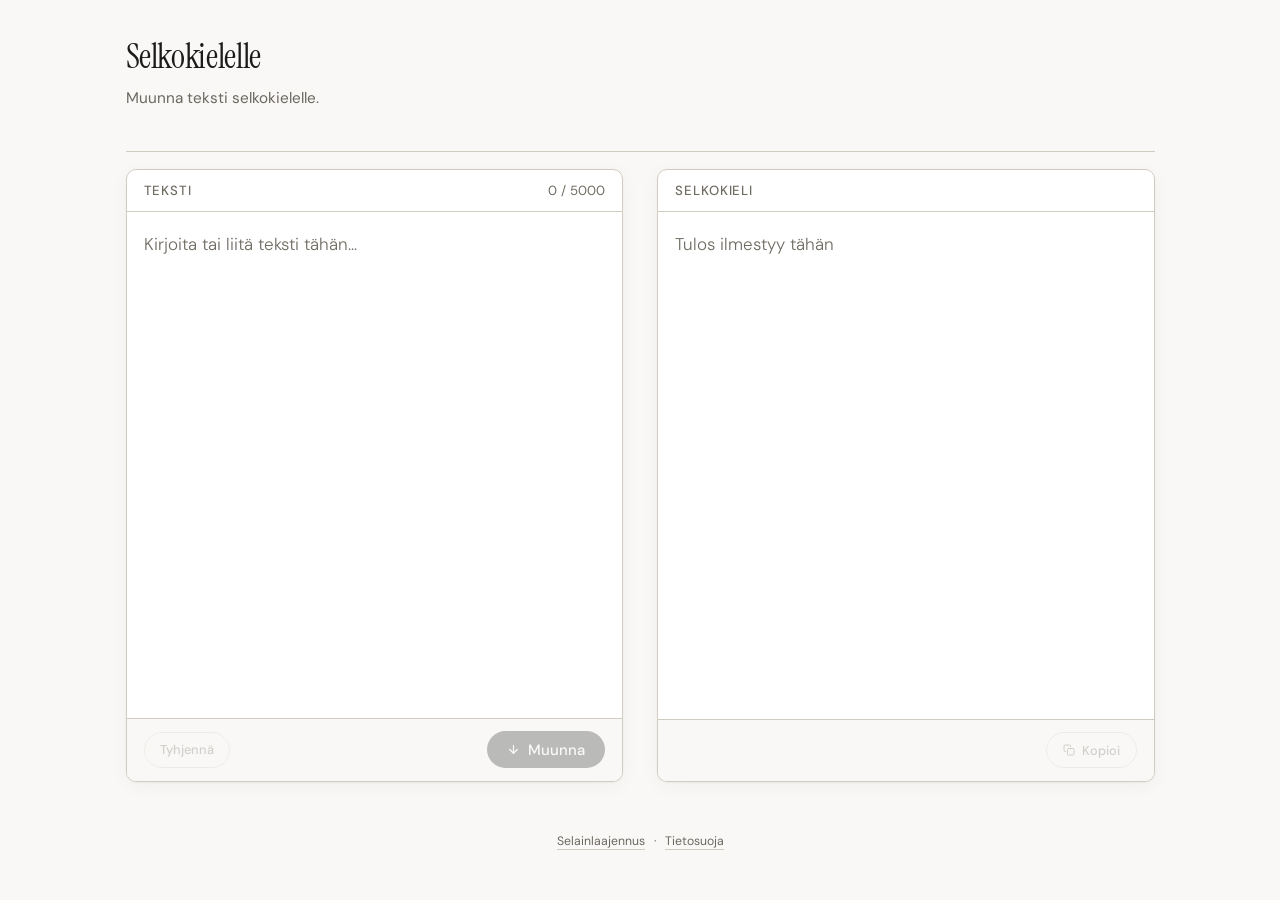
==== frontend/index.html @ 0d6240a3 "fix: restore wordmark heading size and relocate limit-hint Remove broken h1.wordmark override (font-" ====
<!DOCTYPE html>
<html lang="fi">
<head>
  <meta charset="UTF-8" />
  <meta name="viewport" content="width=device-width, initial-scale=1.0" />
  <title>Selkokielelle – Muunna teksti selkokielelle</title>
  <meta name="description" content="Ilmainen työkalu tekstin muuntamiseen selkokielelle tekoälyn avulla." />
  <link rel="canonical" href="https://selkokielelle.fi/" />
  <link rel="icon" href="favicon.svg" type="image/svg+xml" />
  <meta property="og:title" content="Selkokielelle – Muunna teksti selkokielelle" />
  <meta property="og:description" content="Ilmainen työkalu tekstin muuntamiseen selkokielelle tekoälyn avulla." />
  <meta property="og:url" content="https://selkokielelle.fi/" />
  <meta property="og:type" content="website" />
  <script type="application/ld+json">
  {
    "@context": "https://schema.org",
    "@type": "WebApplication",
    "name": "Selkokielelle",
    "url": "https://selkokielelle.fi",
    "description": "Ilmainen työkalu tekstin muuntamiseen selkokielelle tekoälyn avulla.",
    "applicationCategory": "UtilityApplication",
    "operatingSystem": "All",
    "offers": {
      "@type": "Offer",
      "price": "0",
      "priceCurrency": "EUR"
    },
    "inLanguage": "fi",
    "browserRequirements": "Requires JavaScript"
  }
  </script>
  <link rel="preconnect" href="https://fonts.googleapis.com">
  <link href="https://fonts.googleapis.com/css2?family=Instrument+Serif:ital@0;1&family=DM+Sans:opsz,wght@9..40,300;400;500&display=swap" rel="stylesheet">
  <style>
    :root {
      --bg:       #F9F8F6;
      --ink:      #1C1B19;
      --mid:      #6B6860;
      --faint:    #706C63;
      --rule:     #D0CCBF;
      --accent:   #2C4BFF;
      --surface:  #FFFFFF;
      --radius:   10px;
    }

    *, *::before, *::after { box-sizing: border-box; margin: 0; padding: 0; }

    .skip-link {
      position: absolute;
      top: -100%;
      left: 1rem;
      background: var(--ink);
      color: #fff;
      padding: .5rem 1rem;
      border-radius: var(--radius);
      font-size: .875rem;
      font-weight: 500;
      z-index: 1000;
      text-decoration: none;
    }
    .skip-link:focus {
      top: 1rem;
    }

    html, body {
      margin: 0;
      padding: 0;
    }

    html {
      font-size: 17px;
      height: 100vh;
      height: 100dvh;
      -webkit-font-smoothing: antialiased;
    }

    body {
      font-family: 'DM Sans', sans-serif;
      background: var(--bg);
      color: var(--ink);
      height: 100vh;
      height: 100dvh;
      overflow-y: auto;
      overflow-x: hidden;
      display: flex;
      flex-direction: column;
      align-items: center;
    }

    /* ── WRAPPER ── */
    .wrap {
      width: 100%;
      max-width: 640px;
      padding: 0 1.5rem;
      flex: 1;
    }

    /* ── TOP ── */
    .top {
      padding: 3.5rem 0 2.8rem;
      animation: fadein .5s ease both;
    }

    .wordmark {
      font-family: 'Instrument Serif', serif;
      font-size: 1.5rem;
      font-weight: 400;
      letter-spacing: -.01em;
      color: var(--ink);
      margin-bottom: .55rem;
    }

    .tagline {
      font-size: .9rem;
      color: var(--mid);
      font-weight: 400;
    }

    /* ── RULE ── */
    hr {
      border: none;
      border-top: 1px solid var(--rule);
      margin-bottom: 2rem;
      animation: fadein .5s .05s ease both;
    }

    /* ── EDITOR BLOCK ── */
    .editor {
      background: var(--surface);
      border: 1px solid var(--rule);
      border-radius: var(--radius);
      overflow: hidden;
      box-shadow: 0 1px 3px rgba(0,0,0,.04), 0 4px 20px rgba(0,0,0,.04);
      animation: fadein-slide .5s .1s ease both;
      opacity: 0;
      transition: opacity 0.25s ease;
    }

    .editor.appeared {
      opacity: 1;
    }

    .editor-header {
      padding: .7rem 1rem;
      display: flex;
      align-items: center;
      justify-content: space-between;
      border-bottom: 1px solid var(--rule);
    }

    .editor-label {
      font-size: .78rem;
      font-weight: 500;
      letter-spacing: .07em;
      text-transform: uppercase;
      color: var(--faint);
    }

    .char-count {
      font-size: .78rem;
      color: var(--faint);
      font-variant-numeric: tabular-nums;
      transition: color .2s;
    }
    .char-count.warn { color: #C07A20; }
    .char-count.over { color: #C0392B; }

    .limit-hint {
      display: none;
      font-size: .78rem;
      color: #C0392B;
      padding: .35rem 1rem .4rem;
      border-bottom: 1px solid #F5C6C2;
    }
    .limit-hint.visible { display: block; }

    textarea {
      display: block;
      width: 100%;
      height: 300px;
      padding: 1.1rem 1rem;
      border: none;
      outline: none;
      resize: vertical;
      overflow-y: auto;
      overflow-wrap: break-word;
      font-family: 'DM Sans', sans-serif;
      font-size: 1rem;
      font-weight: 300;
      line-height: 1.75;
      color: var(--ink);
      background: transparent;
      caret-color: var(--accent);
      transition: opacity 0.25s ease;
    }


    textarea::placeholder { color: var(--faint); }

    .wrap:has(.output.state-done) .editor:not(:focus-within) { opacity: 0.7; }

    /* ── ACTION ROW ── */
    .action-row {
      padding: .75rem 1rem;
      display: flex;
      justify-content: space-between;
      align-items: center;
      border-top: 1px solid var(--rule);
      background: var(--bg);
    }

    .btn {
      font-family: 'DM Sans', sans-serif;
      font-size: .875rem;
      font-weight: 500;
      padding: .5rem 1.2rem;
      border-radius: 99px;
      border: none;
      cursor: pointer;
      transition: opacity .15s, transform .15s;
      display: inline-flex;
      align-items: center;
      gap: .45rem;
    }

    .btn:active { transform: scale(.97); }

    .btn-primary {
      background: var(--ink);
      color: #fff;
    }

    .btn-primary:hover:not(:disabled) { opacity: .82; }

    .btn-primary:disabled {
      opacity: .28;
      cursor: not-allowed;
    }

    .btn-ghost {
      background: transparent;
      color: var(--mid);
      border: 1px solid var(--rule);
      font-size: .75rem;
      padding: .5rem .9rem;
    }

    .btn-ghost:hover { background: var(--bg); }

    .btn-ghost:disabled {
      opacity: .28;
      cursor: not-allowed;
    }

    textarea:focus-visible {
      outline: 2px solid var(--accent);
      outline-offset: -2px;
    }

    .btn:focus-visible {
      outline: 2px solid var(--accent);
      outline-offset: 2px;
    }

    /* spinner */
    .spinner {
      width: 13px; height: 13px;
      border: 1.5px solid rgba(255,255,255,.3);
      border-top-color: #fff;
      border-radius: 50%;
      animation: spin .6s linear infinite;
      display: none;
    }
    .is-loading .spinner { display: block; }
    .is-loading .btn-arrow { display: none; }

    @keyframes spin { to { transform: rotate(360deg); } }

    /* ── ARROW DIVIDER ── */
    .arrow-sep {
      display: flex;
      justify-content: center;
      padding: .9rem 0;
      animation: fadein .5s .15s ease both;
      color: var(--faint);
    }

    .arrow-sep svg { width: 18px; height: 18px; }

    /* ── OUTPUT ── */
    .output {
      border: 1px solid var(--rule);
      border-radius: var(--radius);
      overflow: hidden;
      background: var(--surface);
      box-shadow: 0 1px 3px rgba(0,0,0,.04), 0 4px 20px rgba(0,0,0,.04);
      animation: fadein .5s .2s ease both;
    }

    .output-header {
      padding: .7rem 1rem;
      display: flex;
      align-items: center;
      justify-content: space-between;
      border-bottom: 1px solid var(--rule);
    }

    .output-body {
      padding: 1.1rem 1rem;
      height: 300px;
      overflow-y: auto;
      display: flex;
      align-items: flex-start;
    }

    .output-empty {
      font-size: 1rem;
      color: var(--faint);
      font-weight: 300;
      line-height: 1.75;
    }

    /* skeleton shimmer */
    .skeleton { display: none; flex-direction: column; gap: .55rem; width: 100%; }

    .sk-line {
      height: .95em;
      border-radius: 3px;
      background: linear-gradient(90deg, var(--rule) 25%, #ECEAE4 50%, var(--rule) 75%);
      background-size: 300% 100%;
      animation: shimmer 1.3s infinite;
    }

    .sk-line:nth-child(1) { width: 100%; }
    .sk-line:nth-child(2) { width: 88%; }
    .sk-line:nth-child(3) { width: 95%; }
    .sk-line:nth-child(4) { width: 72%; }

    @keyframes shimmer {
      0% { background-position: 200% 0; }
      100% { background-position: -200% 0; }
    }

    #output-text {
      font-size: 1rem;
      line-height: 1.75;
      font-weight: 300;
      color: var(--ink);
      opacity: 0;
      transition: opacity .35s ease;
      width: 100%;
      overflow-wrap: break-word;
    }

    #output-text p {
      margin: 0 0 1em 0;
    }

    #output-text p:last-child {
      margin-bottom: 0;
    }

    #output-text.visible { opacity: 1; }

    /* states */
    .state-empty  .output-empty   { display: flex; }
    .state-empty  .skeleton        { display: none; }
    .state-empty  #output-text     { visibility: hidden; height: 0; overflow: hidden; position: absolute; }

    .state-loading .output-empty  { display: none; }
    .state-loading .skeleton       { display: flex; }
    .state-loading #output-text    { visibility: hidden; height: 0; overflow: hidden; position: absolute; }

    .state-done   .output-empty   { display: none; }
    .state-done   .skeleton        { display: none; }
    .state-done   #output-text     { visibility: visible; height: auto; overflow: visible; position: static; display: block; }

    /* copy row */
    .copy-row {
      padding: .75rem 1rem;
      border-top: 1px solid var(--rule);
      display: flex;
      justify-content: flex-end;
      background: var(--bg);
    }

    /* ── FOOTER ── */
    footer {
      padding: 2.5rem 0 3rem;
      font-size: .72rem;
      color: var(--faint);
      text-align: center;
      animation: fadein .5s .25s ease both;
    }

    footer a { color: var(--mid); text-decoration: none; border-bottom: 1px solid var(--rule); }
    footer a:hover { color: var(--ink); border-color: var(--ink); }

    /* ── ANIMATIONS ── */
    @keyframes fadein {
      from { opacity: 0; transform: translateY(8px); }
      to   { opacity: 1; transform: translateY(0); }
    }

    /* slide-only variant: no opacity in keyframes so fill-mode won't lock it */
    @keyframes fadein-slide {
      from { transform: translateY(8px); }
      to   { transform: translateY(0); }
    }

    @media (max-width: 480px) {
      .top { padding: 2.5rem 0 2rem; }
    }

    .sr-only {
      position: absolute;
      width: 1px;
      height: 1px;
      padding: 0;
      margin: -1px;
      overflow: hidden;
      clip: rect(0, 0, 0, 0);
      white-space: nowrap;
      border: 0;
    }

    @media (prefers-reduced-motion: reduce) {
      *, *::before, *::after {
        animation-duration: 0.01ms !important;
        animation-iteration-count: 1 !important;
        transition-duration: 0.01ms !important;
      }
    }

    /* Desktop layout: side-by-side */
    @media (min-width: 800px) {
      body {
        overflow: auto;
      }

      .wrap {
        max-width: 1080px;
        min-height: 0;
        display: grid;
        grid-template-columns: 1fr 1fr;
        grid-template-rows: auto auto 1fr auto;
        column-gap: 2rem;
        row-gap: 1rem;
        align-items: stretch;
      }

      .wordmark {
        font-size: 2rem;
      }

      .top {
        grid-column: 1 / -1;
        padding: 2rem 0 1.5rem;
      }

      header {
        grid-column: 1 / -1;
      }

      main {
        grid-column: 1 / -1;
        display: contents;
      }

      hr {
        grid-column: 1 / -1;
        margin-bottom: 0;
      }

      .editor {
        grid-column: 1;
        grid-row: 3;
        display: grid;
        grid-template-rows: auto 1fr auto auto;
        min-height: 0;
        min-width: 0;
      }

      .editor textarea {
        height: auto;
        min-height: 0;
        resize: none;
      }

      .arrow-sep {
        display: none;
      }

      .output {
        grid-column: 2;
        grid-row: 3;
        display: grid;
        grid-template-rows: auto 1fr auto;
        min-height: 0;
        min-width: 0;
      }

      .output-body {
        height: auto;
        min-height: 0;
        overflow-y: auto;
      }

      footer {
        grid-column: 1 / -1;
        padding: 2rem 0 3rem;
      }
    }
  </style>
</head>
<body>

<a href="#input-text" class="skip-link">Siirry tekstikenttään</a>

<div class="wrap">

  <header>
  <div class="top">
    <h1 class="wordmark">Selkokielelle</h1>
    <div class="tagline">Muunna teksti selkokielelle.</div>
  </div>
  </header>

  <hr>

  <main>
  <!-- INPUT -->
  <div class="editor" id="editor">
    <div class="editor-header">
      <span class="editor-label">Teksti</span>
      <span class="char-count" id="char-count">0 / 5000</span>
    </div>
    <textarea
      id="input-text"
      placeholder="Kirjoita tai liitä teksti tähän…"
      rows="7"
      aria-label="Syötä muunnettava teksti"
    ></textarea>
    <div class="limit-hint" id="limit-hint" aria-live="polite">Teksti on liian pitkä. Lyhennä alle 5 000 merkkiin.</div>
    <div class="action-row">
      <button class="btn btn-ghost" id="clear-btn" type="button" disabled>Tyhjennä</button>
      <button class="btn btn-primary" id="convert-btn" disabled>
        <div class="spinner"></div>
        <svg class="btn-arrow" width="13" height="13" viewBox="0 0 24 24" fill="none" stroke="currentColor" stroke-width="2.2" stroke-linecap="round" stroke-linejoin="round" aria-hidden="true"><line x1="12" y1="5" x2="12" y2="19"/><polyline points="19 12 12 19 5 12"/></svg>
        Muunna
      </button>
    </div>
  </div>

  <!-- DIVIDER -->
  <div class="arrow-sep" aria-hidden="true">
    <svg viewBox="0 0 24 24" fill="none" stroke="currentColor" stroke-width="1.5" stroke-linecap="round" stroke-linejoin="round">
      <line x1="12" y1="5" x2="12" y2="19"/><polyline points="19 12 12 19 5 12"/>
    </svg>
  </div>

  <!-- OUTPUT -->
  <div class="output state-empty" id="output-wrap">
    <div class="output-header">
      <span class="editor-label">Selkokieli</span>
    </div>
    <div class="output-body">
      <div class="output-empty">Tulos ilmestyy tähän</div>
      <div class="skeleton" id="skeleton">
        <div class="sk-line"></div>
        <div class="sk-line"></div>
        <div class="sk-line"></div>
        <div class="sk-line"></div>
      </div>
      <div id="output-text" role="region" aria-live="polite"></div>
    </div>
    <div class="copy-row" id="copy-row">
      <button class="btn btn-ghost" id="copy-btn" disabled>
        <svg width="12" height="12" viewBox="0 0 24 24" fill="none" stroke="currentColor" stroke-width="2" stroke-linecap="round" stroke-linejoin="round" aria-hidden="true"><rect x="9" y="9" width="13" height="13" rx="2"/><path d="M5 15H4a2 2 0 0 1-2-2V4a2 2 0 0 1 2-2h9a2 2 0 0 1 2 2v1"/></svg>
        Kopioi
      </button>
      <span id="copy-status" class="sr-only" aria-live="assertive"></span>
    </div>
  </div>
  </main>

  <footer>
    <a href="laajennos.html">Selainlaajennus</a>
    &ensp;·&ensp;
    <a href="tietosuoja.html">Tietosuoja</a>
  </footer>

</div>

<script src="app.js"></script>
</body>
</html>
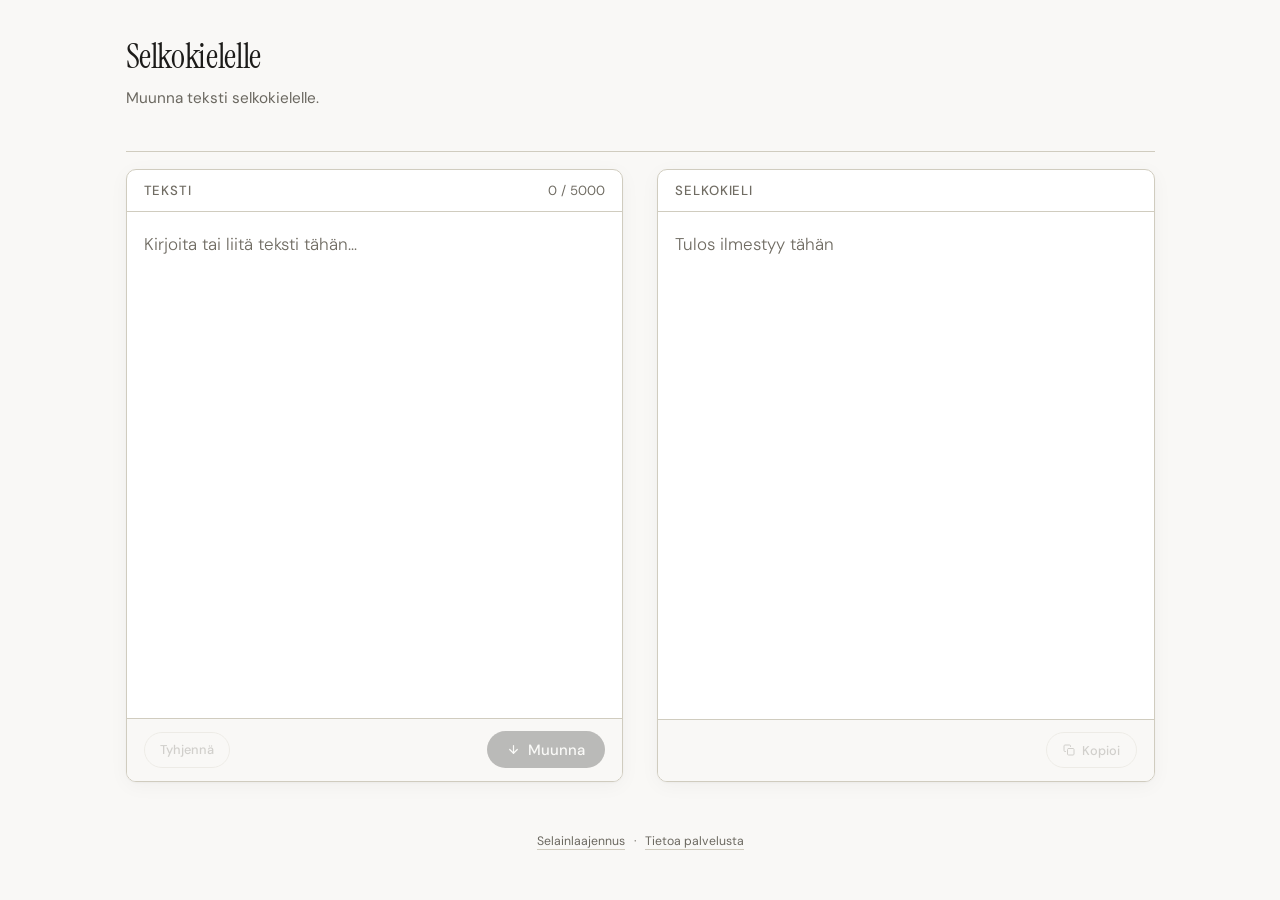
==== commit cc3d0bed: "content: replace tietosuoja with tietoja, rewrite copy to selkokieli standards - New tietoja.html re" ====
--- a/frontend/index.html
+++ b/frontend/index.html
@@ -38,7 +38,7 @@
       --mid:      #6B6860;
       --faint:    #706C63;
       --rule:     #D0CCBF;
-      --accent:   #2C4BFF;
+      --accent:   #1C1B19;
       --surface:  #FFFFFF;
       --radius:   10px;
     }
@@ -253,8 +253,14 @@
     }
 
     textarea:focus-visible {
-      outline: 2px solid var(--accent);
-      outline-offset: -2px;
+      outline: none;
+    }
+
+    .editor:focus-within {
+      border-color: var(--ink);
+      box-shadow: 0 0 0 3px rgba(28,27,25,.10),
+                  0 1px 3px rgba(0,0,0,.04),
+                  0 4px 20px rgba(0,0,0,.04);
     }
 
     .btn:focus-visible {
@@ -587,7 +593,7 @@
   <footer>
     <a href="laajennos.html">Selainlaajennus</a>
     &ensp;·&ensp;
-    <a href="tietosuoja.html">Tietosuoja</a>
+    <a href="tietoja.html">Tietoa palvelusta</a>
   </footer>
 
 </div>
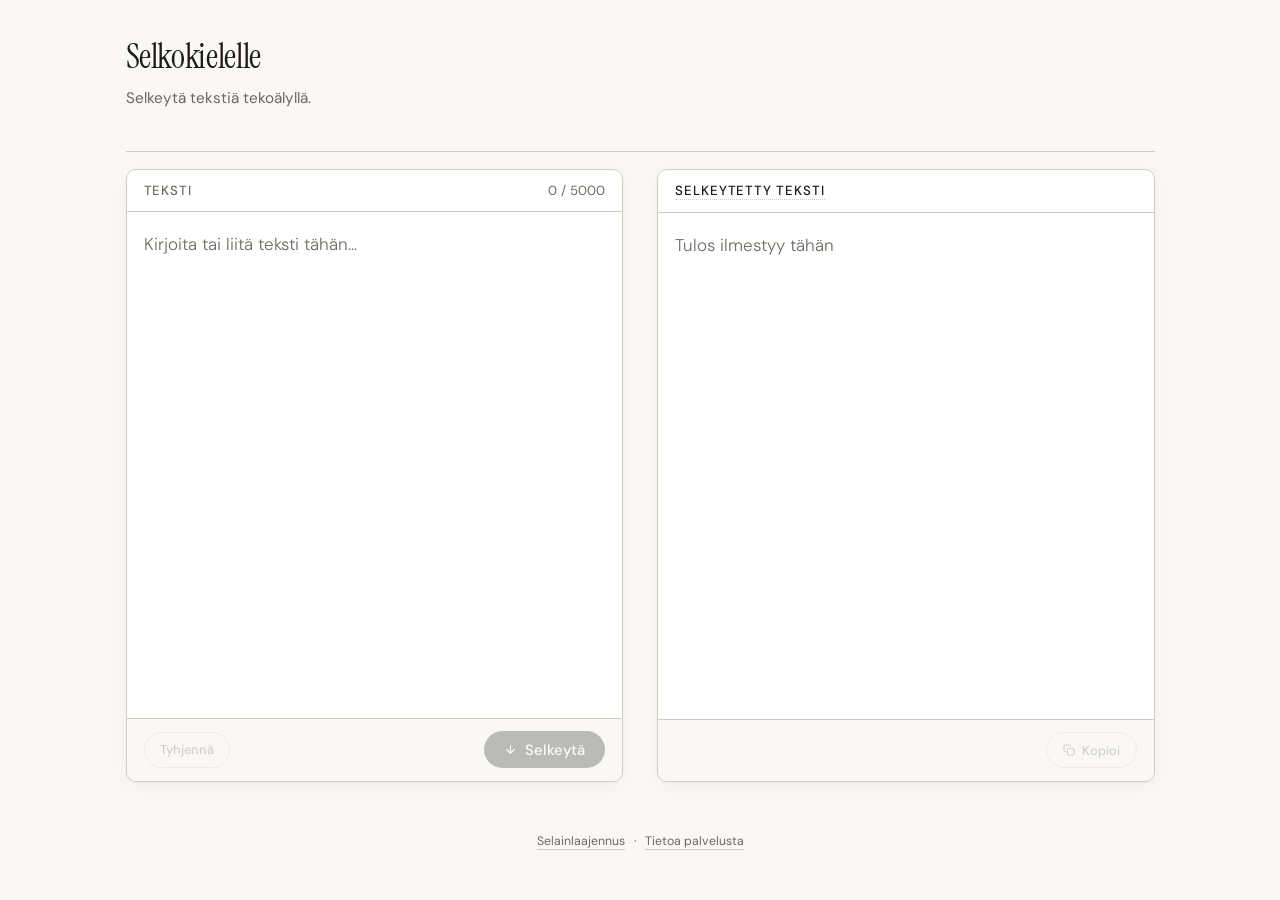
==== commit 20f1dce5: "copy: reposition verb from muuntaa selkokielelle to selkeyttää Flip the tool's framing across every " ====
--- a/frontend/index.html
+++ b/frontend/index.html
@@ -3,12 +3,12 @@
 <head>
   <meta charset="UTF-8" />
   <meta name="viewport" content="width=device-width, initial-scale=1.0" />
-  <title>Selkokielelle – Muunna teksti selkokielelle</title>
-  <meta name="description" content="Ilmainen työkalu tekstin muuntamiseen selkokielelle tekoälyn avulla." />
+  <title>Selkokielelle – Selkeytä tekstiä tekoälyllä</title>
+  <meta name="description" content="Ilmainen tekoälytyökalu tekstin selkeyttämiseen. Tarkista tulos selkokielen asiantuntijan kanssa ennen julkaisua." />
   <link rel="canonical" href="https://selkokielelle.fi/" />
   <link rel="icon" href="favicon.svg" type="image/svg+xml" />
-  <meta property="og:title" content="Selkokielelle – Muunna teksti selkokielelle" />
-  <meta property="og:description" content="Ilmainen työkalu tekstin muuntamiseen selkokielelle tekoälyn avulla." />
+  <meta property="og:title" content="Selkokielelle – Selkeytä tekstiä tekoälyllä" />
+  <meta property="og:description" content="Ilmainen tekoälytyökalu tekstin selkeyttämiseen. Tarkista tulos selkokielen asiantuntijan kanssa ennen julkaisua." />
   <meta property="og:url" content="https://selkokielelle.fi/" />
   <meta property="og:type" content="website" />
   <script type="application/ld+json">
@@ -17,7 +17,7 @@
     "@type": "WebApplication",
     "name": "Selkokielelle",
     "url": "https://selkokielelle.fi",
-    "description": "Ilmainen työkalu tekstin muuntamiseen selkokielelle tekoälyn avulla.",
+    "description": "Ilmainen tekoälytyökalu tekstin selkeyttämiseen. Tarkista tulos selkokielen asiantuntijan kanssa ennen julkaisua.",
     "applicationCategory": "UtilityApplication",
     "operatingSystem": "All",
     "offers": {
@@ -156,6 +156,16 @@
       color: var(--faint);
     }
 
+    .output-label-link {
+      text-decoration: none;
+      color: inherit;
+      border-bottom: 1px dotted var(--rule);
+      transition: border-color .15s;
+    }
+    .output-label-link:hover {
+      border-bottom-color: var(--ink);
+    }
+
     .char-count {
       font-size: .78rem;
       color: var(--faint);
@@ -528,7 +538,7 @@
   <header>
   <div class="top">
     <h1 class="wordmark">Selkokielelle</h1>
-    <div class="tagline">Muunna teksti selkokielelle.</div>
+    <div class="tagline">Selkeytä tekstiä tekoälyllä.</div>
   </div>
   </header>
 
@@ -545,7 +555,7 @@
       id="input-text"
       placeholder="Kirjoita tai liitä teksti tähän…"
       rows="7"
-      aria-label="Syötä muunnettava teksti"
+      aria-label="Syötä selkeytettävä teksti"
     ></textarea>
     <div class="limit-hint" id="limit-hint" aria-live="polite">Teksti on liian pitkä. Lyhennä alle 5 000 merkkiin.</div>
     <div class="action-row">
@@ -553,7 +563,7 @@
       <button class="btn btn-primary" id="convert-btn" disabled>
         <div class="spinner"></div>
         <svg class="btn-arrow" width="13" height="13" viewBox="0 0 24 24" fill="none" stroke="currentColor" stroke-width="2.2" stroke-linecap="round" stroke-linejoin="round" aria-hidden="true"><line x1="12" y1="5" x2="12" y2="19"/><polyline points="19 12 12 19 5 12"/></svg>
-        Muunna
+        Selkeytä
       </button>
     </div>
   </div>
@@ -568,7 +578,7 @@
   <!-- OUTPUT -->
   <div class="output state-empty" id="output-wrap">
     <div class="output-header">
-      <span class="editor-label">Selkokieli</span>
+      <a class="editor-label output-label-link" href="tietoja.html#tekoaly-ja-selkokieli">Selkeytetty teksti</a>
     </div>
     <div class="output-body">
       <div class="output-empty">Tulos ilmestyy tähän</div>
@@ -599,5 +609,6 @@
 </div>
 
 <script src="app.js"></script>
+<script data-goatcounter="https://selkokielelle.goatcounter.com/count" async src="//gc.zgo.at/count.js"></script>
 </body>
 </html>
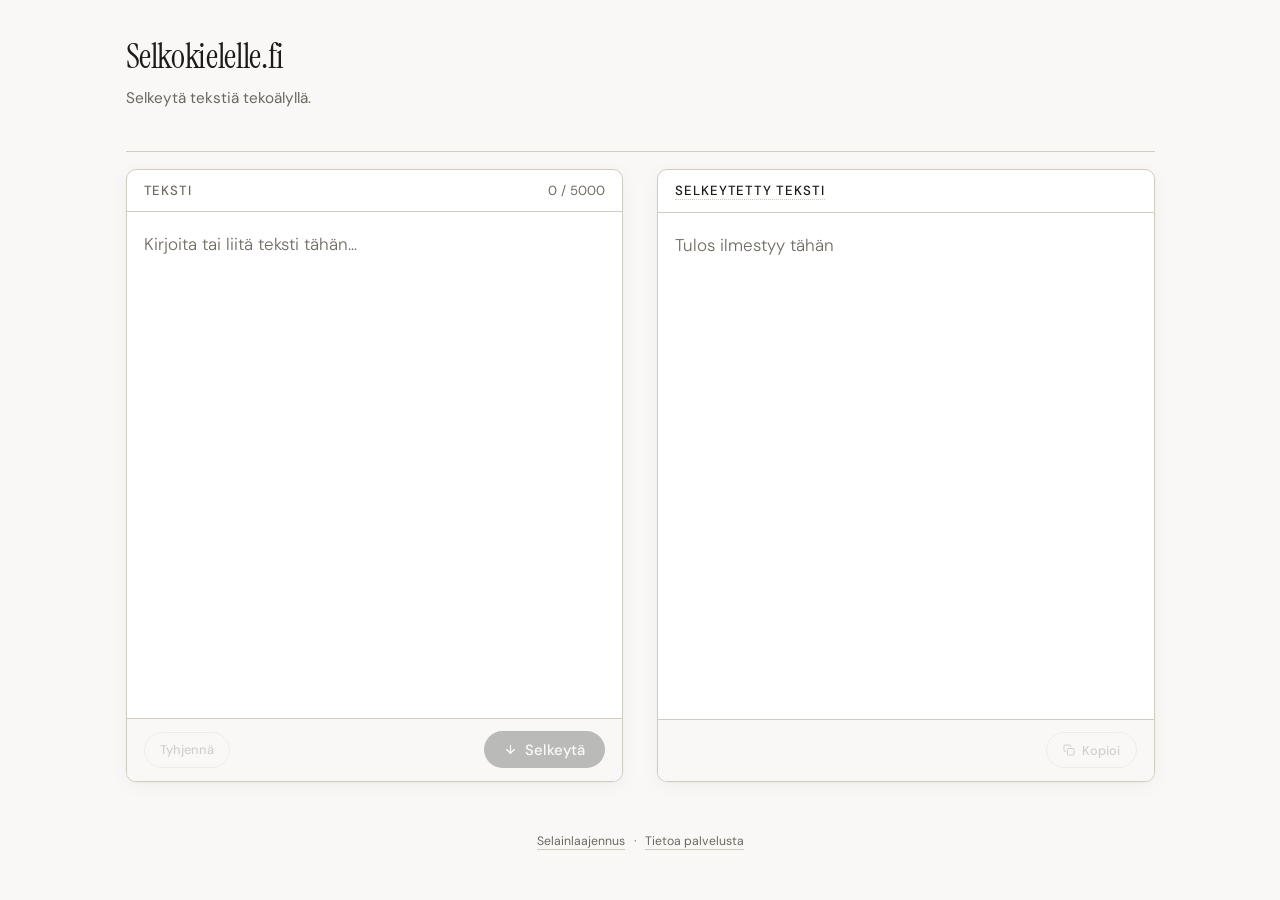
==== commit 221f0a54: "copy: add .fi to wordmark; soften Tekoäly ja selkokieli section Wordmark on all three public pages c" ====
--- a/frontend/index.html
+++ b/frontend/index.html
@@ -537,7 +537,7 @@
 
   <header>
   <div class="top">
-    <h1 class="wordmark">Selkokielelle</h1>
+    <h1 class="wordmark">Selkokielelle.fi</h1>
     <div class="tagline">Selkeytä tekstiä tekoälyllä.</div>
   </div>
   </header>
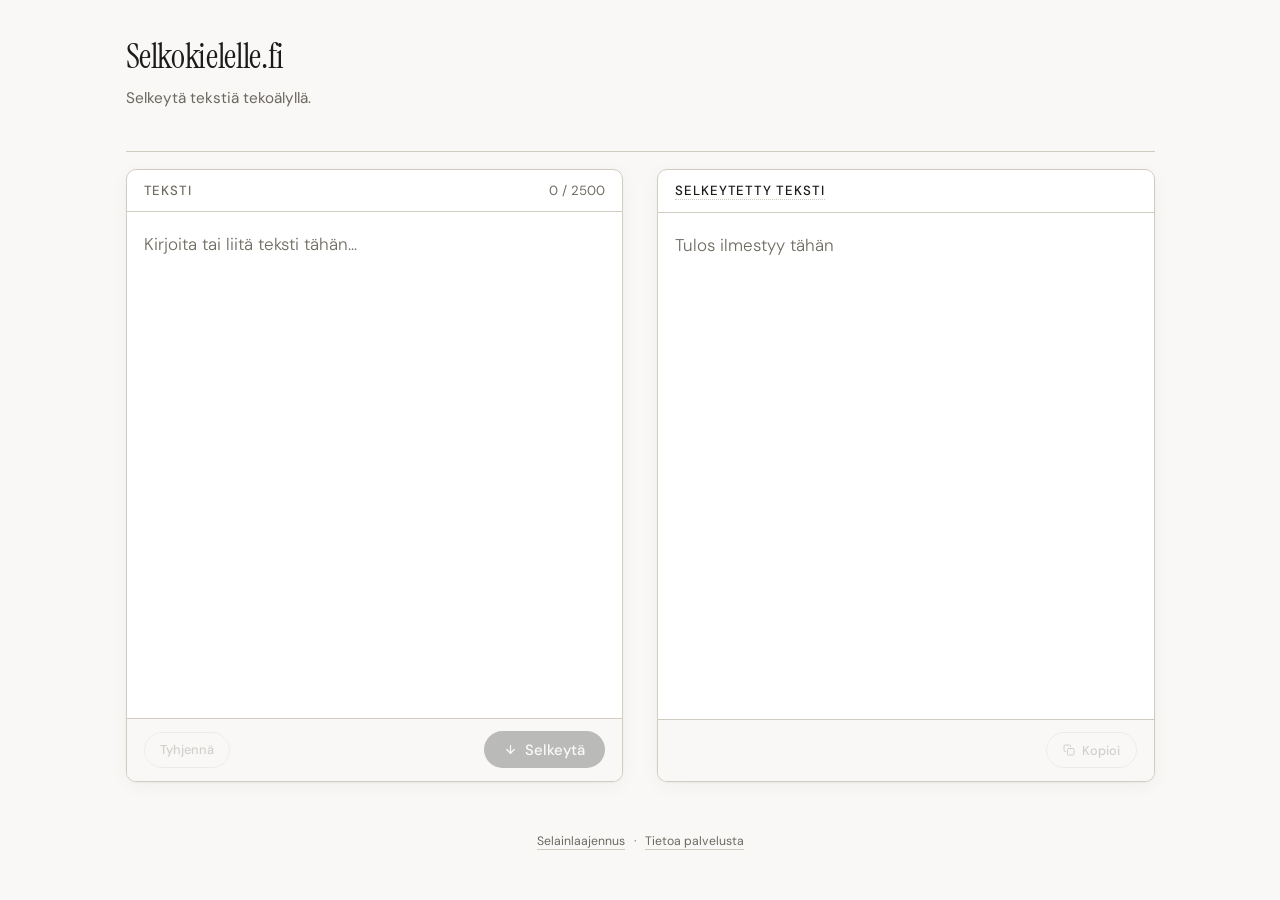
==== commit 588824c9: "frontend, extension: align char limit, rate limit, 429 message Backend now caps input at 2500 chars " ====
--- a/frontend/index.html
+++ b/frontend/index.html
@@ -549,7 +549,7 @@
   <div class="editor" id="editor">
     <div class="editor-header">
       <span class="editor-label">Teksti</span>
-      <span class="char-count" id="char-count">0 / 5000</span>
+      <span class="char-count" id="char-count">0 / 2500</span>
     </div>
     <textarea
       id="input-text"
@@ -557,7 +557,7 @@
       rows="7"
       aria-label="Syötä selkeytettävä teksti"
     ></textarea>
-    <div class="limit-hint" id="limit-hint" aria-live="polite">Teksti on liian pitkä. Lyhennä alle 5 000 merkkiin.</div>
+    <div class="limit-hint" id="limit-hint" aria-live="polite">Teksti on liian pitkä. Lyhennä alle 2 500 merkkiin.</div>
     <div class="action-row">
       <button class="btn btn-ghost" id="clear-btn" type="button" disabled>Tyhjennä</button>
       <button class="btn btn-primary" id="convert-btn" disabled>
